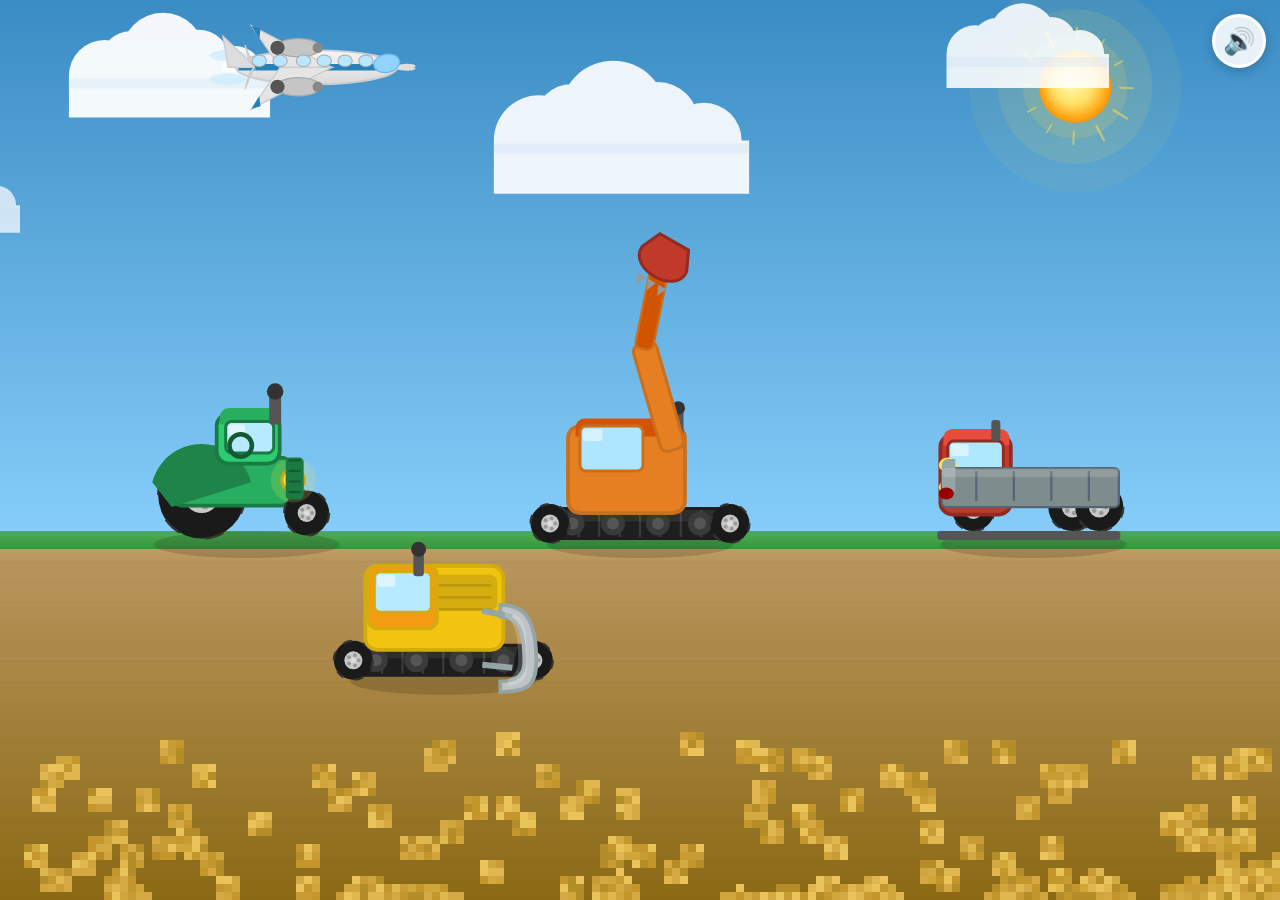
==== index.html @ 274c7fad "Add sandbox game and GitHub Pages redirect - sandbox-game/index.html: the tractor sandbox game (full" ====
<!DOCTYPE html>
<html lang="he">
<head>
<meta charset="UTF-8">
<meta http-equiv="refresh" content="0; url=sandbox-game/index.html">
<title>בארגז החול של גפן</title>
<style>body{margin:0;background:#4a9fd4;display:flex;align-items:center;justify-content:center;height:100vh;font-family:sans-serif;color:#fff;}a{color:#fff;font-size:1.4em;}</style>
</head>
<body>
<a href="sandbox-game/index.html">Loading game... tap here if not redirected</a>
</body>
</html>
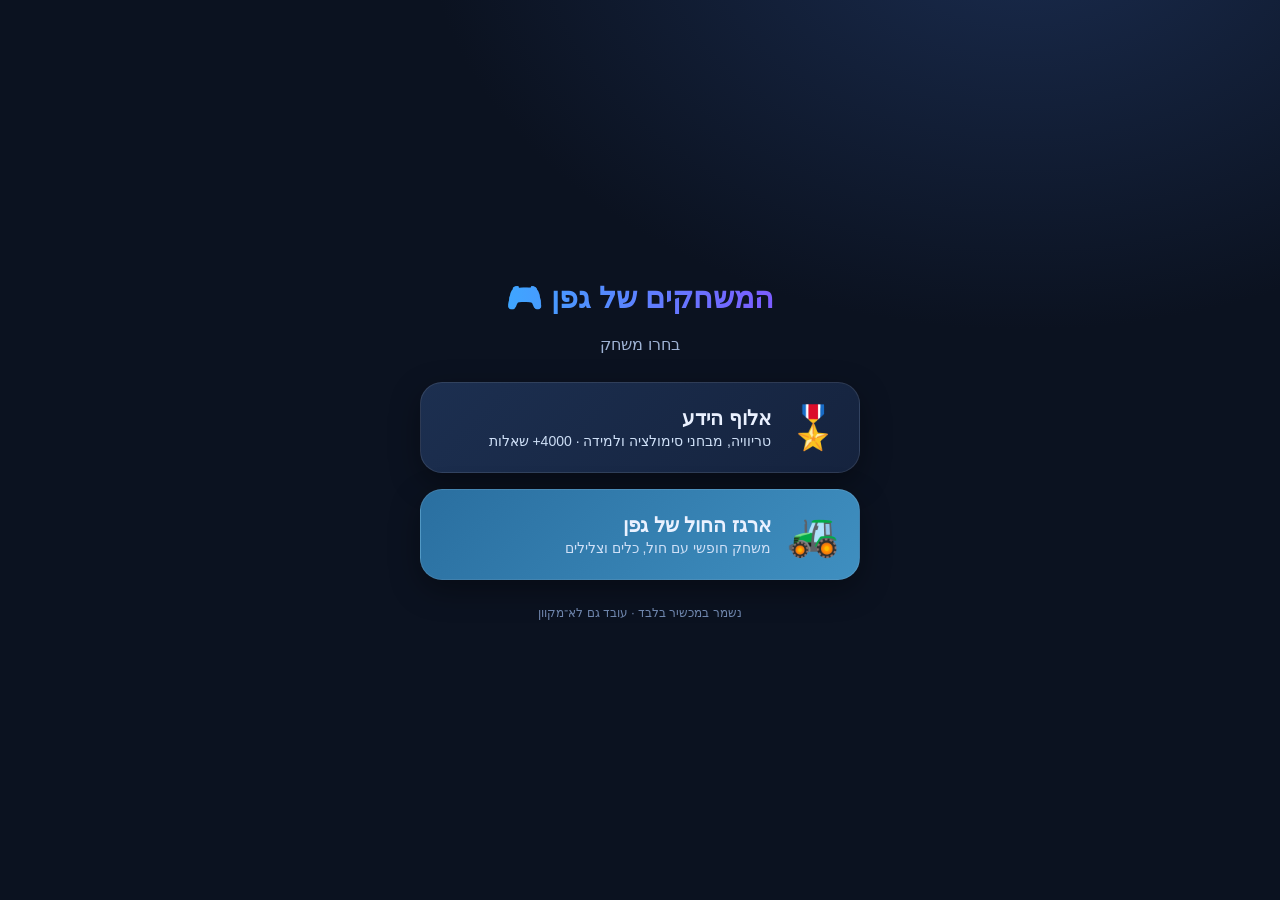
==== commit 2533d117: "טריוויה אמיתית בכל הנושאים + עמוד בית ודף 404 - בנק שאלות מחודש: 638 שאלות טריוויה עובדתיות (ישראל, " ====
--- a/index.html
+++ b/index.html
@@ -1,12 +1,45 @@
 <!DOCTYPE html>
-<html lang="he">
+<html lang="he" dir="rtl">
 <head>
 <meta charset="UTF-8">
-<meta http-equiv="refresh" content="0; url=sandbox-game/index.html">
-<title>בארגז החול של גפן</title>
-<style>body{margin:0;background:#4a9fd4;display:flex;align-items:center;justify-content:center;height:100vh;font-family:sans-serif;color:#fff;}a{color:#fff;font-size:1.4em;}</style>
+<meta name="viewport" content="width=device-width,initial-scale=1.0,viewport-fit=cover">
+<meta name="theme-color" content="#0b1220">
+<title>המשחקים של גפן 🎮</title>
+<style>
+*{box-sizing:border-box}
+html,body{margin:0;height:100%}
+body{font-family:-apple-system,"Segoe UI","Heebo",Arial,sans-serif;
+  background:radial-gradient(1000px 700px at 80% -10%,#1a2c4f,#0b1220 60%),#0b1220;
+  color:#eaf1ff;display:flex;flex-direction:column;align-items:center;justify-content:center;
+  min-height:100dvh;min-height:100vh;padding:24px;gap:20px}
+h1{font-size:30px;margin:0;text-align:center;
+  background:linear-gradient(90deg,#3ea6ff,#7c5cff);-webkit-background-clip:text;background-clip:text;color:transparent}
+p.sub{margin:0;color:#9fb3d4;text-align:center}
+.cards{display:grid;gap:16px;width:100%;max-width:440px;margin-top:8px}
+a.card{display:flex;align-items:center;gap:16px;padding:20px;border-radius:22px;text-decoration:none;color:#eaf1ff;
+  border:1px solid rgba(255,255,255,.1);box-shadow:0 10px 30px rgba(0,0,0,.35);transition:transform .12s}
+a.card:active{transform:scale(.97)}
+a.card.quiz{background:linear-gradient(135deg,#1c2f50,#15233e)}
+a.card.sand{background:linear-gradient(135deg,#2a6fa0,#3f8fc0)}
+.ico{font-size:42px;flex:none}
+.tx b{display:block;font-size:20px;margin-bottom:2px}
+.tx span{color:#cfe0f7;font-size:14px}
+footer{color:#6f86ad;font-size:12px;margin-top:6px}
+</style>
 </head>
 <body>
-<a href="sandbox-game/index.html">Loading game... tap here if not redirected</a>
+  <h1>המשחקים של גפן 🎮</h1>
+  <p class="sub">בחרו משחק</p>
+  <div class="cards">
+    <a class="card quiz" href="./quiz-game/">
+      <div class="ico">🎖️</div>
+      <div class="tx"><b>אלוף הידע</b><span>טריוויה, מבחני סימולציה ולמידה · 4000+ שאלות</span></div>
+    </a>
+    <a class="card sand" href="./sandbox-game/">
+      <div class="ico">🚜</div>
+      <div class="tx"><b>ארגז החול של גפן</b><span>משחק חופשי עם חול, כלים וצלילים</span></div>
+    </a>
+  </div>
+  <footer>נשמר במכשיר בלבד · עובד גם לא־מקוון</footer>
 </body>
-</html>+</html>
